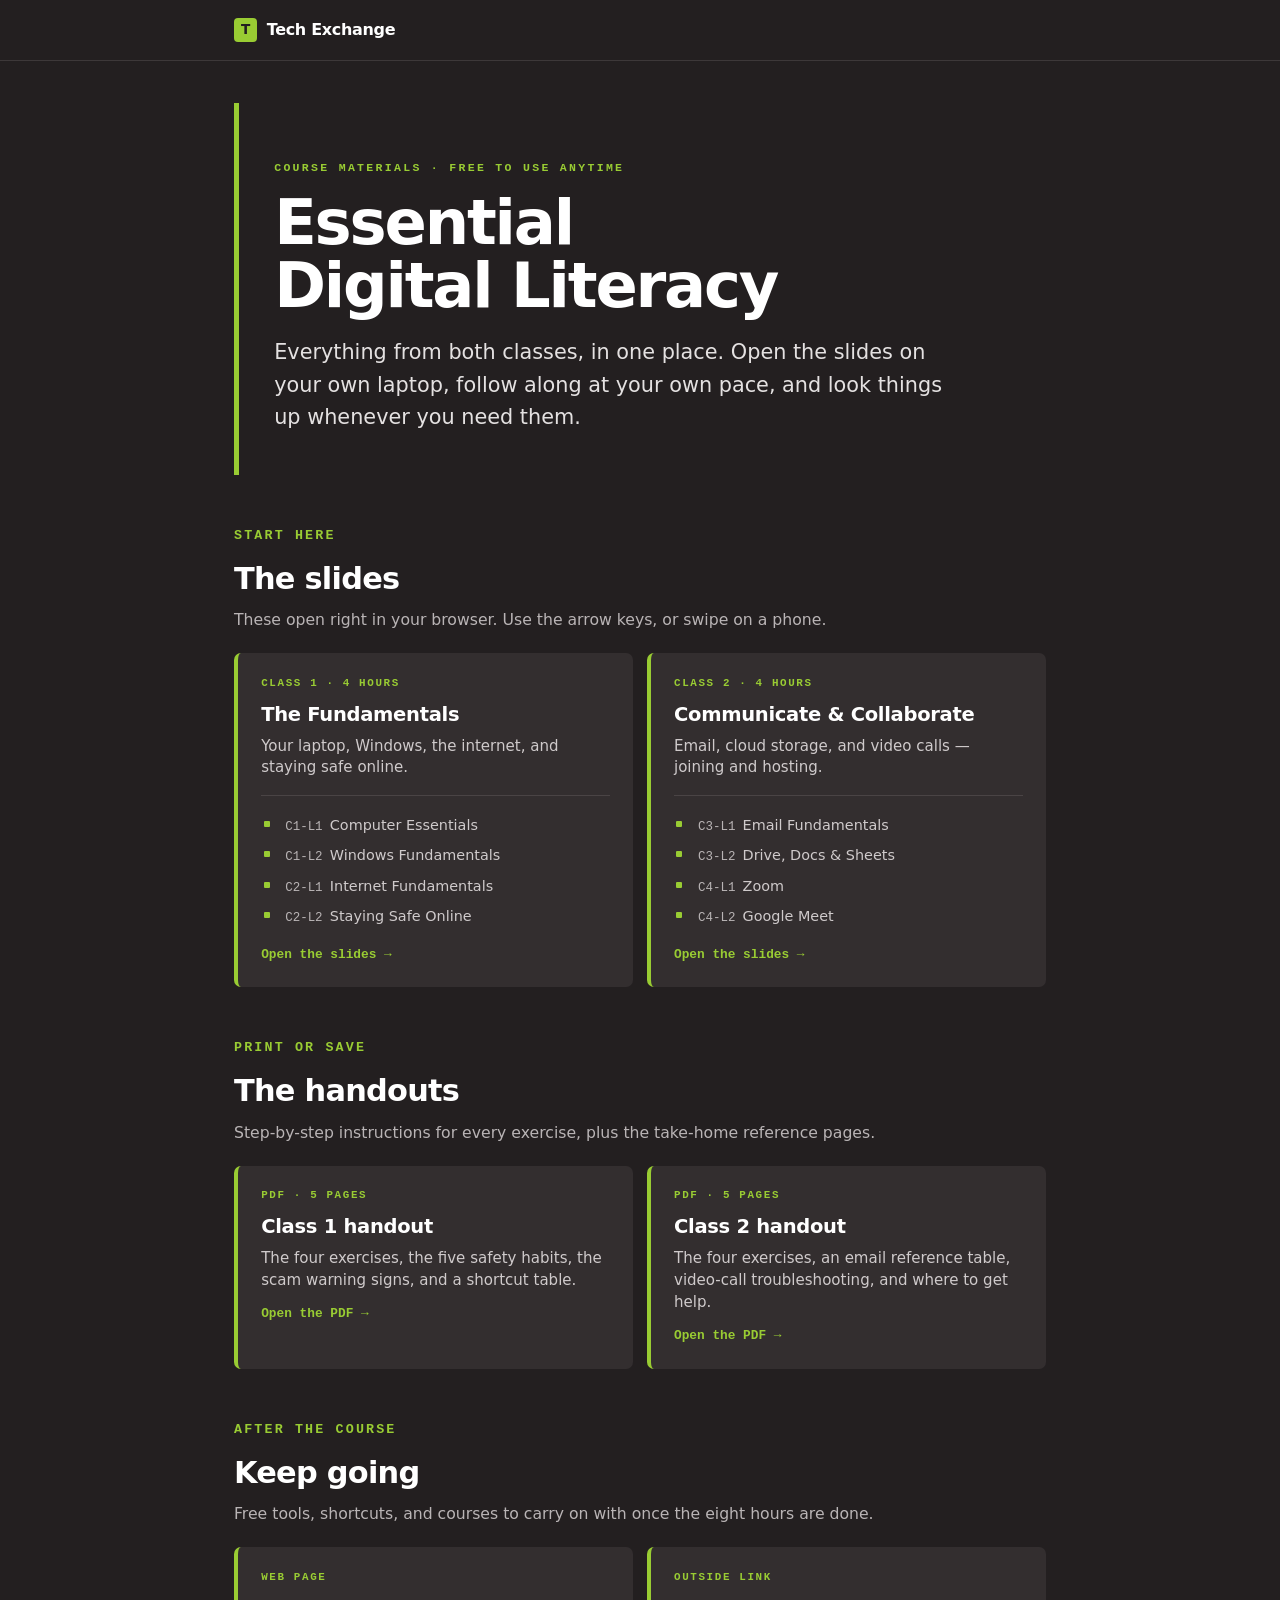
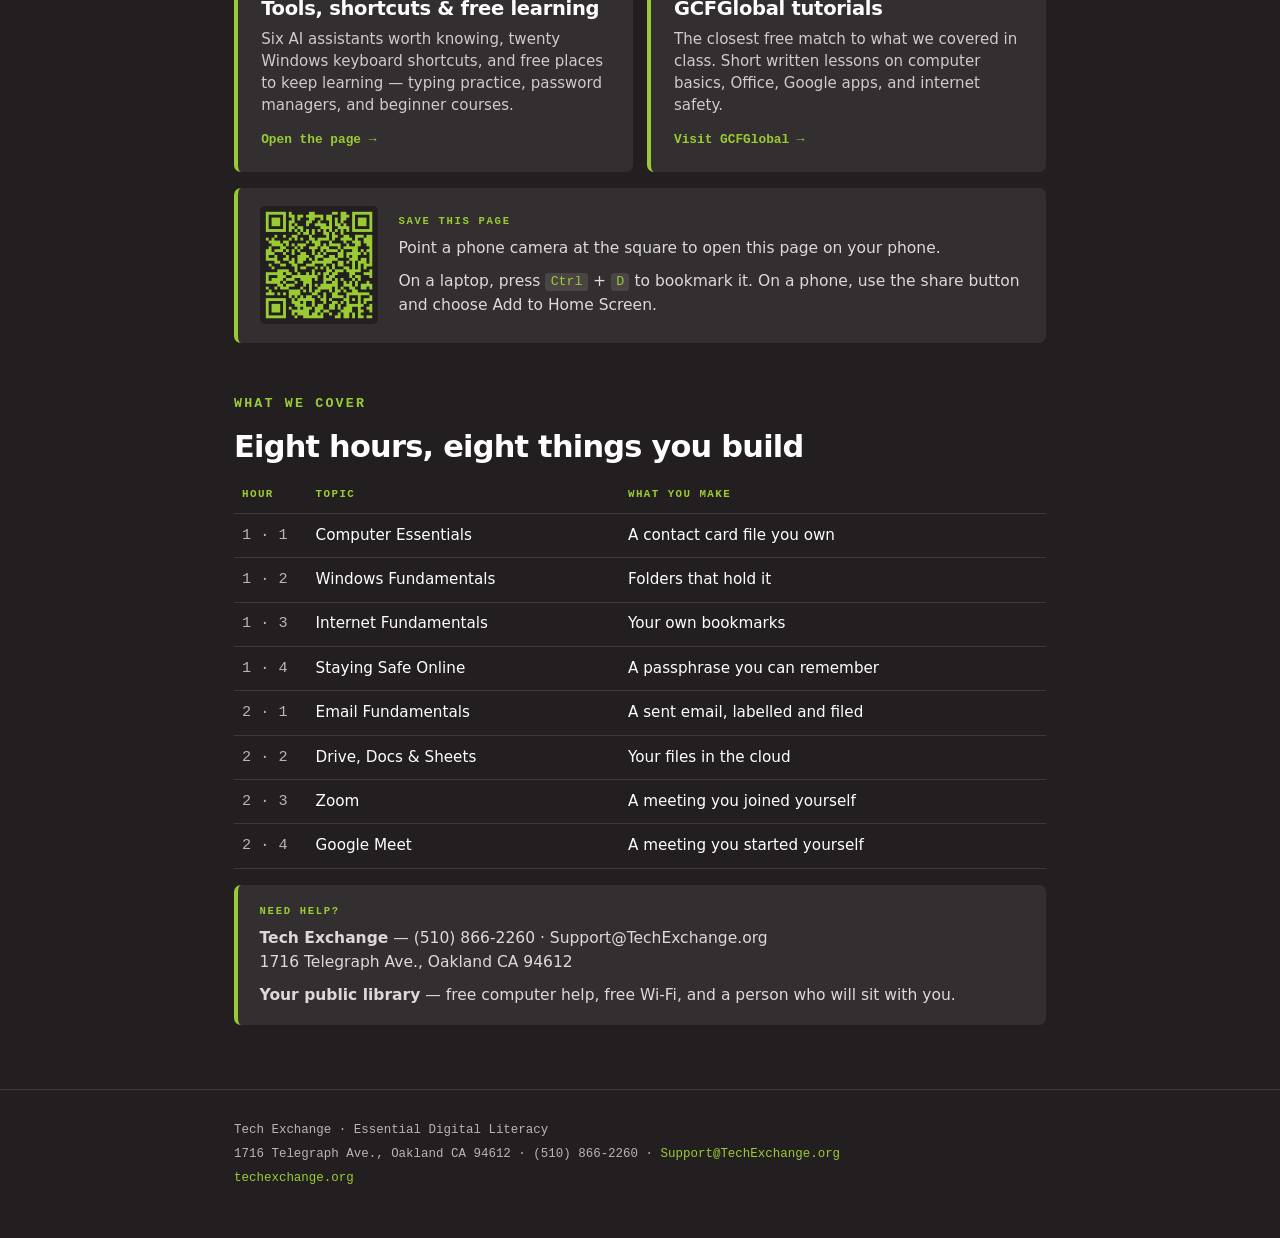
==== index.html @ 787addbd "Add files via upload" ====
<!DOCTYPE html>
<html lang="en">
<head>
<meta charset="utf-8">
<meta name="viewport" content="width=device-width,initial-scale=1">
<title>Essential Digital Literacy — Course Materials | Tech Exchange</title>
<meta name="description" content="All slides and handouts from the Tech Exchange Essential Digital Literacy course. Free to use anytime.">
<style>
:root{
  --ink:#231F20;--lime:#99CC33;--slate:#332E2F;--paper:#FFFFFF;--muted:#B9B4B5;
  --sans:"IBM Plex Sans","Segoe UI",system-ui,-apple-system,Arial,sans-serif;
  --mono:"IBM Plex Mono","Courier New",monospace;
}
*{box-sizing:border-box;margin:0;padding:0}
body{background:var(--ink);color:var(--paper);font-family:var(--sans);line-height:1.55;
  -webkit-font-smoothing:antialiased}
.wrap{max-width:940px;margin:0 auto;padding:0 5vw}
a{color:inherit}

header{border-bottom:1px solid #3d3839;padding:1.1rem 0}
.brand{display:flex;align-items:center;gap:.6rem;font-weight:900;letter-spacing:-.02em;font-size:1rem}
.brand .mark{width:1.7em;height:1.7em;background:var(--lime);border-radius:4px;
  display:grid;place-items:center;color:var(--ink);font-size:.85em;font-weight:900}

.hero{padding:3.5rem 0 2.6rem;border-left:5px solid var(--lime);padding-left:clamp(1rem,4vw,2.2rem);
  margin:2.6rem 0 0}
.eyebrow{font-family:var(--mono);color:var(--lime);letter-spacing:.2em;text-transform:uppercase;
  font-weight:600;font-size:.72rem;margin-bottom:1rem}
h1{font-size:clamp(2.1rem,6.5vw,3.9rem);font-weight:900;letter-spacing:-.035em;line-height:1}
.hero p{font-size:clamp(1.02rem,2.2vw,1.3rem);color:#E4E1E1;margin-top:1.2rem;max-width:52ch}

h2{font-size:clamp(1.3rem,3vw,1.9rem);font-weight:900;letter-spacing:-.025em;margin:3.2rem 0 .4rem}
h2 .n{display:block;font-family:var(--mono);color:var(--lime);font-size:.44em;font-weight:600;
  letter-spacing:.16em;text-transform:uppercase;margin-bottom:.6em}
.sub{color:var(--muted);font-size:.98rem;margin-bottom:1.3rem}

.cards{display:grid;gap:.85rem;grid-template-columns:1fr 1fr}
@media(max-width:700px){.cards{grid-template-columns:1fr}}
.card{display:block;background:var(--slate);border-radius:7px;padding:1.35rem 1.45rem;
  text-decoration:none;border-left:4px solid var(--lime);transition:background .15s,transform .15s}
.card:hover,.card:focus-visible{background:#3f3839;transform:translateY(-2px)}
.card:focus-visible{outline:3px solid var(--lime);outline-offset:3px}
.card .k{font-family:var(--mono);font-size:.68rem;letter-spacing:.15em;text-transform:uppercase;
  color:var(--lime);font-weight:600;display:block;margin-bottom:.5rem}
.card h3{font-size:1.22rem;font-weight:800;letter-spacing:-.015em;margin-bottom:.35rem}
.card p{color:#CFCACB;font-size:.94rem;line-height:1.45}
.card .go{display:inline-block;margin-top:.8rem;font-family:var(--mono);font-size:.8rem;
  color:var(--lime);font-weight:600}

.lecs{margin-top:1rem;border-top:1px solid #4a4445;padding-top:.9rem}
.lecs li{list-style:none;font-size:.9rem;color:#CFCACB;padding:.22rem 0 .22rem 1.5rem;position:relative}
.lecs li::before{content:"";position:absolute;left:.15rem;top:.72em;width:.42em;height:.42em;
  background:var(--lime);border-radius:1px}
.lecs .id{font-family:var(--mono);font-size:.78rem;color:var(--muted);margin-right:.45rem}

.note{background:var(--slate);border-radius:7px;padding:1.15rem 1.35rem;margin-top:1rem;
  border-left:4px solid var(--lime)}
.note .tag{font-family:var(--mono);font-size:.66rem;letter-spacing:.16em;text-transform:uppercase;
  color:var(--lime);font-weight:600;display:block;margin-bottom:.4rem}
.note p{font-size:.97rem;color:#DDD9DA}
.note p + p{margin-top:.55rem}
kbd{font-family:var(--mono);background:#4a4445;border-radius:3px;padding:.1em .4em;
  font-size:.86em;color:var(--lime)}

table{width:100%;border-collapse:collapse;margin-top:.4rem}
th,td{text-align:left;padding:.62rem .5rem;border-bottom:1px solid #3d3839;font-size:.95rem}
th{font-family:var(--mono);font-size:.68rem;letter-spacing:.13em;text-transform:uppercase;
  color:var(--lime);font-weight:600}
td:first-child{font-family:var(--mono);color:var(--muted);white-space:nowrap;width:4.6rem}

footer{margin-top:4rem;border-top:1px solid #3d3839;padding:1.8rem 0 3rem;
  font-family:var(--mono);font-size:.78rem;color:var(--muted);line-height:1.9}
footer a{color:var(--lime);text-decoration:none}
footer a:hover{text-decoration:underline}
</style>
</head>
<body>

<header><div class="wrap"><div class="brand"><span class="mark">T</span>Tech&nbsp;Exchange</div></div></header>

<div class="wrap">

<div class="hero">
  <div class="eyebrow">Course materials · Free to use anytime</div>
  <h1>Essential<br>Digital Literacy</h1>
  <p>Everything from both classes, in one place. Open the slides on your own laptop, follow along at your own pace, and look things up whenever you need them.</p>
</div>

<h2><span class="n">Start here</span>The slides</h2>
<p class="sub">These open right in your browser. Use the arrow keys, or swipe on a phone.</p>

<div class="cards">
  <a class="card" href="class-1.html">
    <span class="k">Class 1 · 4 hours</span>
    <h3>The Fundamentals</h3>
    <p>Your laptop, Windows, the internet, and staying safe online.</p>
    <ul class="lecs">
      <li><span class="id">C1-L1</span>Computer Essentials</li>
      <li><span class="id">C1-L2</span>Windows Fundamentals</li>
      <li><span class="id">C2-L1</span>Internet Fundamentals</li>
      <li><span class="id">C2-L2</span>Staying Safe Online</li>
    </ul>
    <span class="go">Open the slides →</span>
  </a>

  <a class="card" href="class-2.html">
    <span class="k">Class 2 · 4 hours</span>
    <h3>Communicate &amp; Collaborate</h3>
    <p>Email, cloud storage, and video calls — joining and hosting.</p>
    <ul class="lecs">
      <li><span class="id">C3-L1</span>Email Fundamentals</li>
      <li><span class="id">C3-L2</span>Drive, Docs &amp; Sheets</li>
      <li><span class="id">C4-L1</span>Zoom</li>
      <li><span class="id">C4-L2</span>Google Meet</li>
    </ul>
    <span class="go">Open the slides →</span>
  </a>
</div>

<h2><span class="n">Print or save</span>The handouts</h2>
<p class="sub">Step-by-step instructions for every exercise, plus the take-home reference pages.</p>

<div class="cards">
  <a class="card" href="class-1-handout.pdf">
    <span class="k">PDF · 5 pages</span>
    <h3>Class 1 handout</h3>
    <p>The four exercises, the five safety habits, the scam warning signs, and a shortcut table.</p>
    <span class="go">Open the PDF →</span>
  </a>
  <a class="card" href="class-2-handout.pdf">
    <span class="k">PDF · 5 pages</span>
    <h3>Class 2 handout</h3>
    <p>The four exercises, an email reference table, video-call troubleshooting, and where to get help.</p>
    <span class="go">Open the PDF →</span>
  </a>
</div>

<h2><span class="n">After the course</span>Keep going</h2>
<p class="sub">Free tools, shortcuts, and courses to carry on with once the eight hours are done.</p>

<div class="cards">
  <a class="card" href="resources.html">
    <span class="k">Web page</span>
    <h3>Tools, shortcuts &amp; free learning</h3>
    <p>Six AI assistants worth knowing, twenty Windows keyboard shortcuts, and free places to keep learning — typing practice, password managers, and beginner courses.</p>
    <span class="go">Open the page &rarr;</span>
  </a>
  <a class="card" href="https://edu.gcfglobal.org">
    <span class="k">Outside link</span>
    <h3>GCFGlobal tutorials</h3>
    <p>The closest free match to what we covered in class. Short written lessons on computer basics, Office, Google apps, and internet safety.</p>
    <span class="go">Visit GCFGlobal &rarr;</span>
  </a>
</div>

<div class="note" style="display:flex;gap:1.3rem;align-items:center;flex-wrap:wrap">
  <img src="[data-uri]" alt="QR code linking to this page"
       style="width:118px;height:118px;border-radius:5px;flex:0 0 auto">
  <div style="flex:1;min-width:230px">
    <span class="tag">Save this page</span>
    <p>Point a phone camera at the square to open this page on your phone.</p>
    <p>On a laptop, press <kbd>Ctrl</kbd> + <kbd>D</kbd> to bookmark it. On a phone, use the share button and choose Add to Home Screen.</p>
  </div>
</div>

<h2><span class="n">What we cover</span>Eight hours, eight things you build</h2>
<table>
<tr><th>Hour</th><th>Topic</th><th>What you make</th></tr>
<tr><td>1 · 1</td><td>Computer Essentials</td><td>A contact card file you own</td></tr>
<tr><td>1 · 2</td><td>Windows Fundamentals</td><td>Folders that hold it</td></tr>
<tr><td>1 · 3</td><td>Internet Fundamentals</td><td>Your own bookmarks</td></tr>
<tr><td>1 · 4</td><td>Staying Safe Online</td><td>A passphrase you can remember</td></tr>
<tr><td>2 · 1</td><td>Email Fundamentals</td><td>A sent email, labelled and filed</td></tr>
<tr><td>2 · 2</td><td>Drive, Docs &amp; Sheets</td><td>Your files in the cloud</td></tr>
<tr><td>2 · 3</td><td>Zoom</td><td>A meeting you joined yourself</td></tr>
<tr><td>2 · 4</td><td>Google Meet</td><td>A meeting you started yourself</td></tr>
</table>

<div class="note">
  <span class="tag">Need help?</span>
  <p><strong>Tech Exchange</strong> — (510) 866-2260 · Support@TechExchange.org<br>1716 Telegraph Ave., Oakland CA 94612</p>
  <p><strong>Your public library</strong> — free computer help, free Wi-Fi, and a person who will sit with you.</p>
</div>

</div>

<footer><div class="wrap">
Tech Exchange · Essential Digital Literacy<br>
1716 Telegraph Ave., Oakland CA 94612 · (510) 866-2260 · <a href="mailto:Support@TechExchange.org">Support@TechExchange.org</a><br>
<a href="https://www.techexchange.org">techexchange.org</a>
</div></footer>

</body>
</html>
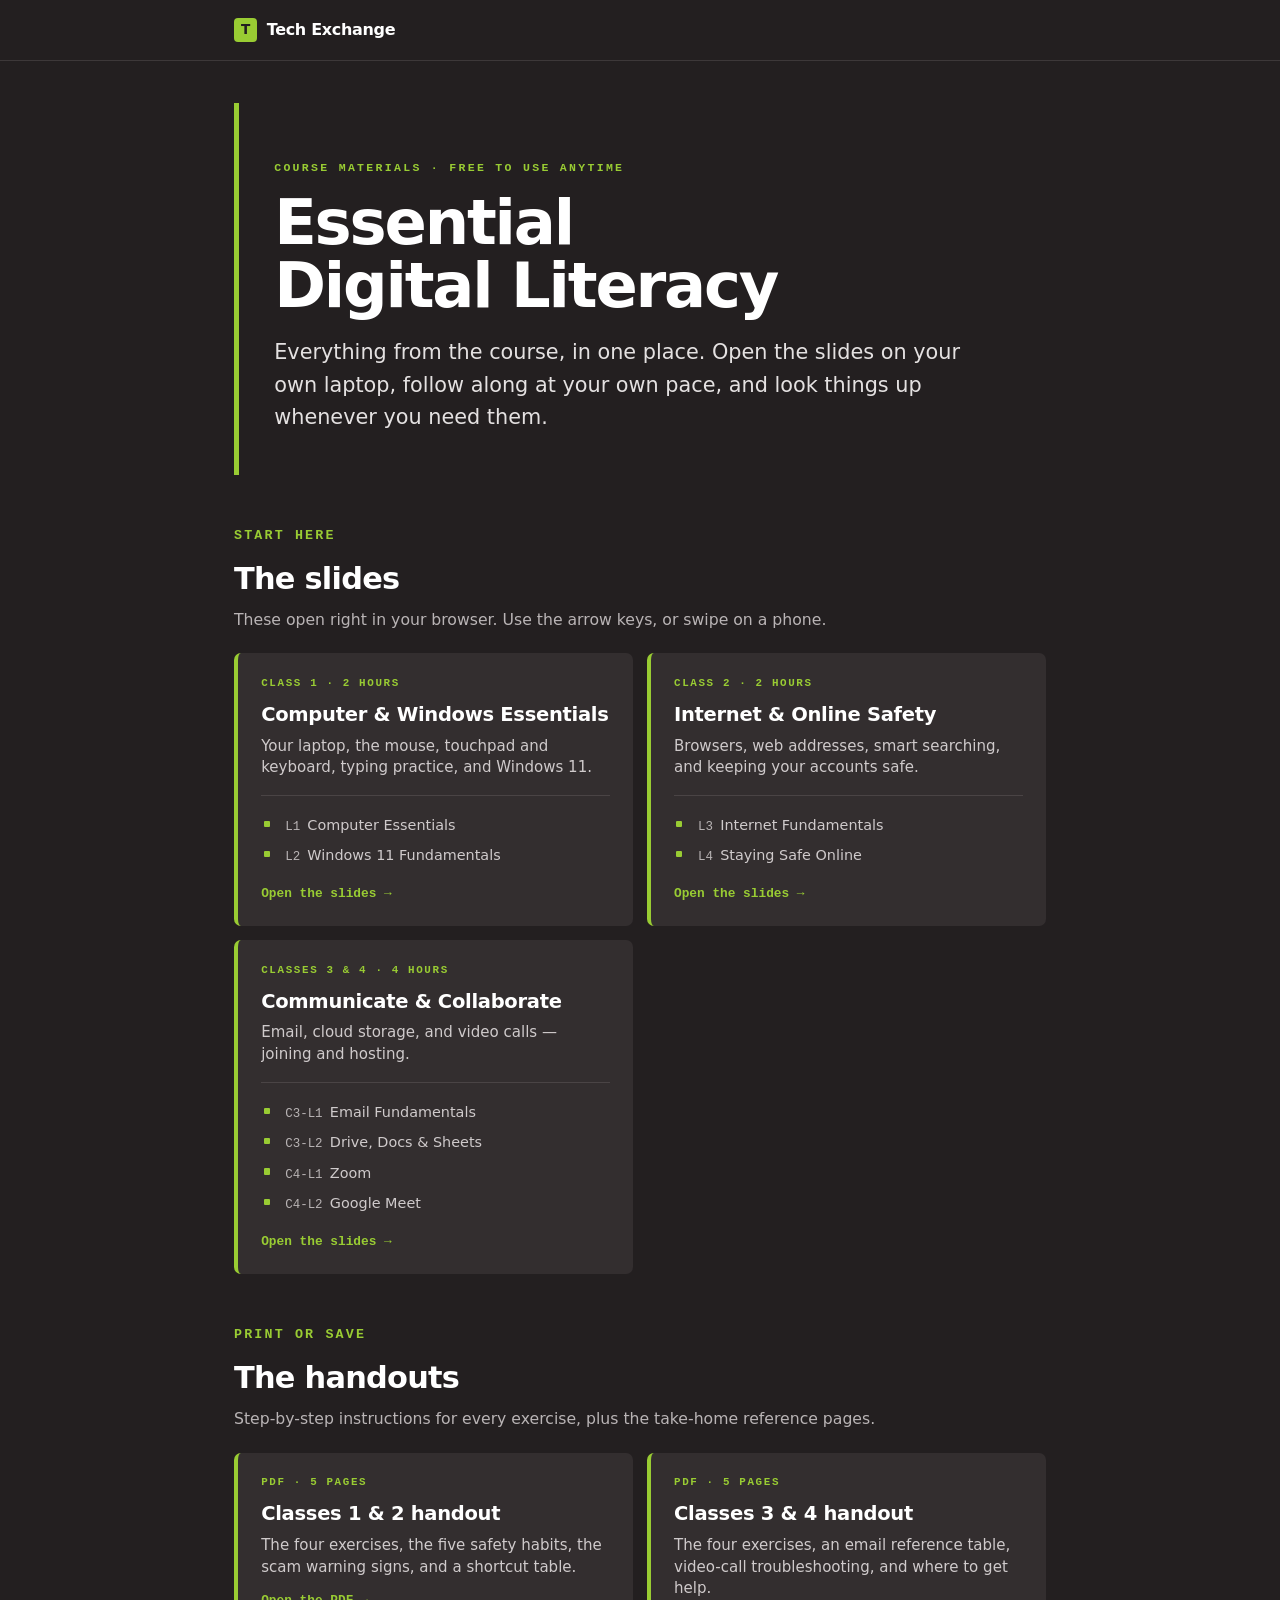
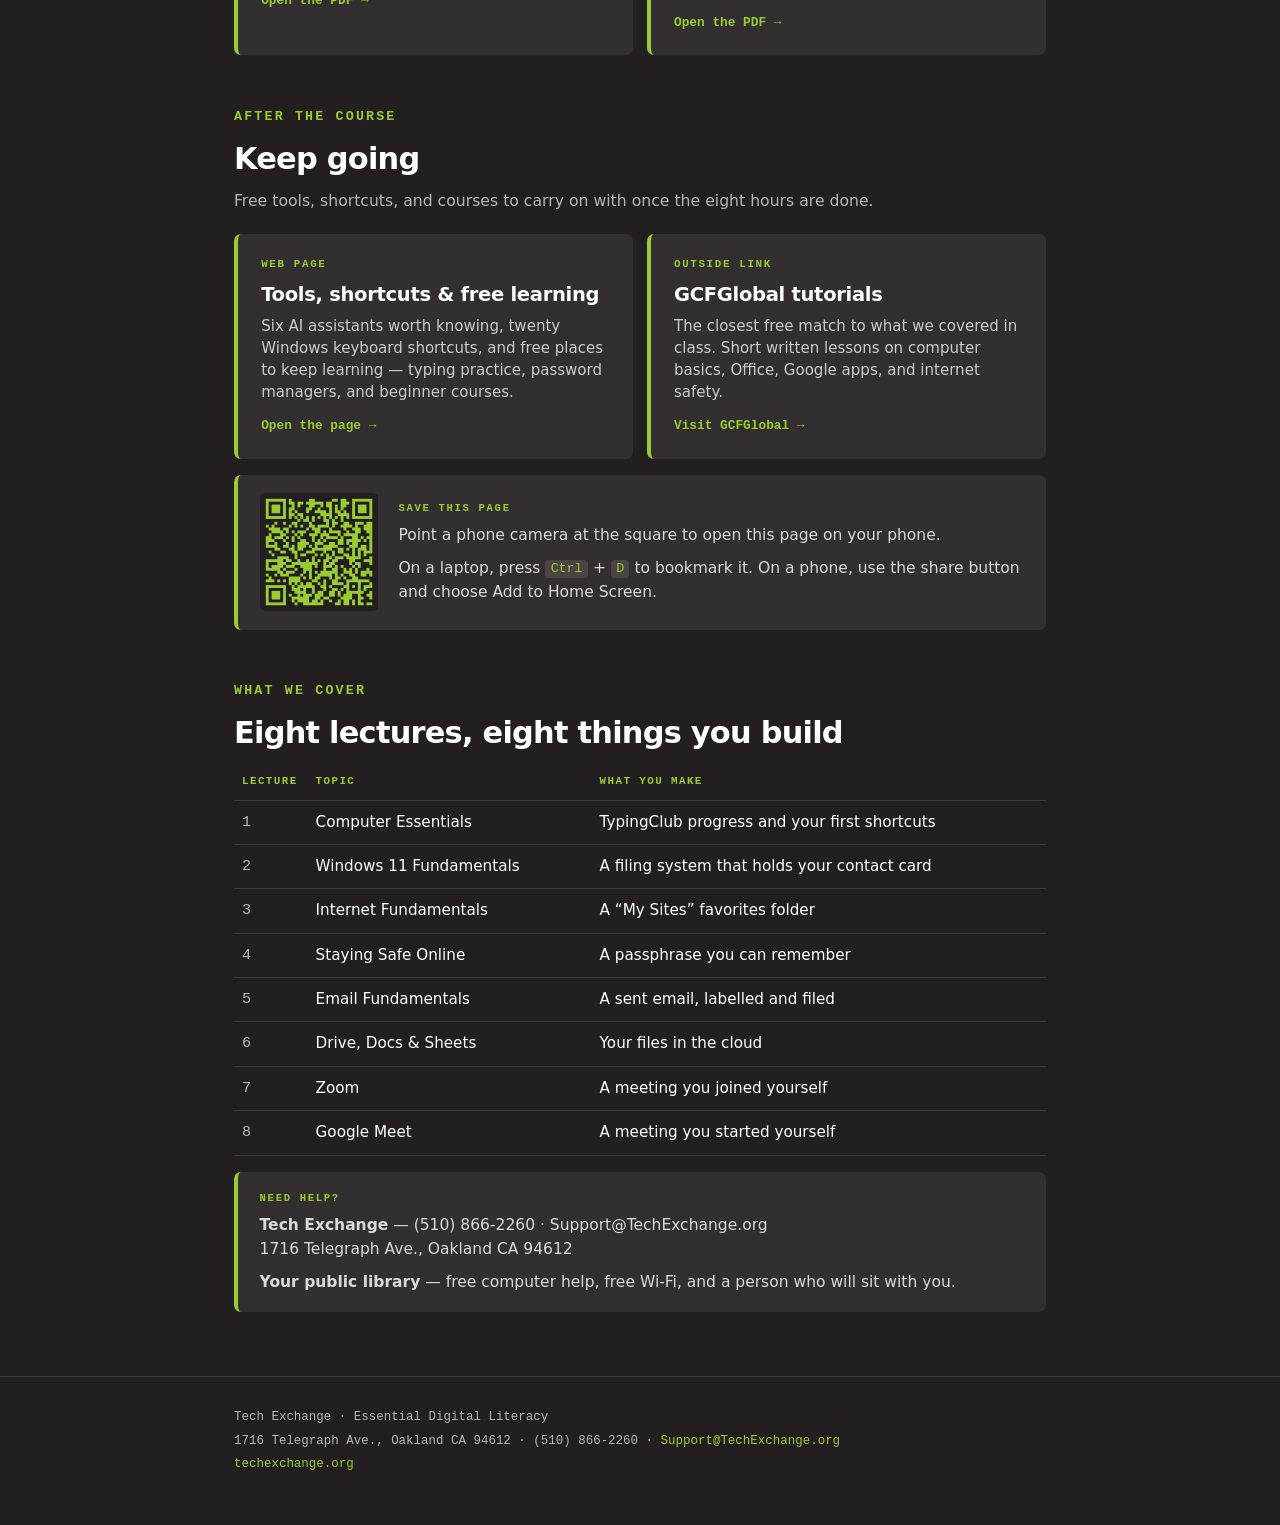
==== commit 0fca3f21: "Rebuild Class 1 and Class 2 to new lecture format - 1 class = 2 lectures; each lecture 18-19 slides " ====
--- a/index.html
+++ b/index.html
@@ -83,7 +83,7 @@
 <div class="hero">
   <div class="eyebrow">Course materials · Free to use anytime</div>
   <h1>Essential<br>Digital Literacy</h1>
-  <p>Everything from both classes, in one place. Open the slides on your own laptop, follow along at your own pace, and look things up whenever you need them.</p>
+  <p>Everything from the course, in one place. Open the slides on your own laptop, follow along at your own pace, and look things up whenever you need them.</p>
 </div>
 
 <h2><span class="n">Start here</span>The slides</h2>
@@ -91,20 +91,29 @@
 
 <div class="cards">
   <a class="card" href="class-1.html">
-    <span class="k">Class 1 · 4 hours</span>
-    <h3>The Fundamentals</h3>
-    <p>Your laptop, Windows, the internet, and staying safe online.</p>
+    <span class="k">Class 1 · 2 hours</span>
+    <h3>Computer &amp; Windows Essentials</h3>
+    <p>Your laptop, the mouse, touchpad and keyboard, typing practice, and Windows 11.</p>
     <ul class="lecs">
-      <li><span class="id">C1-L1</span>Computer Essentials</li>
-      <li><span class="id">C1-L2</span>Windows Fundamentals</li>
-      <li><span class="id">C2-L1</span>Internet Fundamentals</li>
-      <li><span class="id">C2-L2</span>Staying Safe Online</li>
+      <li><span class="id">L1</span>Computer Essentials</li>
+      <li><span class="id">L2</span>Windows 11 Fundamentals</li>
     </ul>
     <span class="go">Open the slides →</span>
   </a>
 
   <a class="card" href="class-2.html">
-    <span class="k">Class 2 · 4 hours</span>
+    <span class="k">Class 2 · 2 hours</span>
+    <h3>Internet &amp; Online Safety</h3>
+    <p>Browsers, web addresses, smart searching, and keeping your accounts safe.</p>
+    <ul class="lecs">
+      <li><span class="id">L3</span>Internet Fundamentals</li>
+      <li><span class="id">L4</span>Staying Safe Online</li>
+    </ul>
+    <span class="go">Open the slides →</span>
+  </a>
+
+  <a class="card" href="class-3.html">
+    <span class="k">Classes 3 &amp; 4 · 4 hours</span>
     <h3>Communicate &amp; Collaborate</h3>
     <p>Email, cloud storage, and video calls — joining and hosting.</p>
     <ul class="lecs">
@@ -123,13 +132,13 @@
 <div class="cards">
   <a class="card" href="class-1-handout.pdf">
     <span class="k">PDF · 5 pages</span>
-    <h3>Class 1 handout</h3>
+    <h3>Classes 1 &amp; 2 handout</h3>
     <p>The four exercises, the five safety habits, the scam warning signs, and a shortcut table.</p>
     <span class="go">Open the PDF →</span>
   </a>
   <a class="card" href="class-2-handout.pdf">
     <span class="k">PDF · 5 pages</span>
-    <h3>Class 2 handout</h3>
+    <h3>Classes 3 &amp; 4 handout</h3>
     <p>The four exercises, an email reference table, video-call troubleshooting, and where to get help.</p>
     <span class="go">Open the PDF →</span>
   </a>
@@ -163,17 +172,17 @@
   </div>
 </div>
 
-<h2><span class="n">What we cover</span>Eight hours, eight things you build</h2>
+<h2><span class="n">What we cover</span>Eight lectures, eight things you build</h2>
 <table>
-<tr><th>Hour</th><th>Topic</th><th>What you make</th></tr>
-<tr><td>1 · 1</td><td>Computer Essentials</td><td>A contact card file you own</td></tr>
-<tr><td>1 · 2</td><td>Windows Fundamentals</td><td>Folders that hold it</td></tr>
-<tr><td>1 · 3</td><td>Internet Fundamentals</td><td>Your own bookmarks</td></tr>
-<tr><td>1 · 4</td><td>Staying Safe Online</td><td>A passphrase you can remember</td></tr>
-<tr><td>2 · 1</td><td>Email Fundamentals</td><td>A sent email, labelled and filed</td></tr>
-<tr><td>2 · 2</td><td>Drive, Docs &amp; Sheets</td><td>Your files in the cloud</td></tr>
-<tr><td>2 · 3</td><td>Zoom</td><td>A meeting you joined yourself</td></tr>
-<tr><td>2 · 4</td><td>Google Meet</td><td>A meeting you started yourself</td></tr>
+<tr><th>Lecture</th><th>Topic</th><th>What you make</th></tr>
+<tr><td>1</td><td>Computer Essentials</td><td>TypingClub progress and your first shortcuts</td></tr>
+<tr><td>2</td><td>Windows 11 Fundamentals</td><td>A filing system that holds your contact card</td></tr>
+<tr><td>3</td><td>Internet Fundamentals</td><td>A “My Sites” favorites folder</td></tr>
+<tr><td>4</td><td>Staying Safe Online</td><td>A passphrase you can remember</td></tr>
+<tr><td>5</td><td>Email Fundamentals</td><td>A sent email, labelled and filed</td></tr>
+<tr><td>6</td><td>Drive, Docs &amp; Sheets</td><td>Your files in the cloud</td></tr>
+<tr><td>7</td><td>Zoom</td><td>A meeting you joined yourself</td></tr>
+<tr><td>8</td><td>Google Meet</td><td>A meeting you started yourself</td></tr>
 </table>
 
 <div class="note">
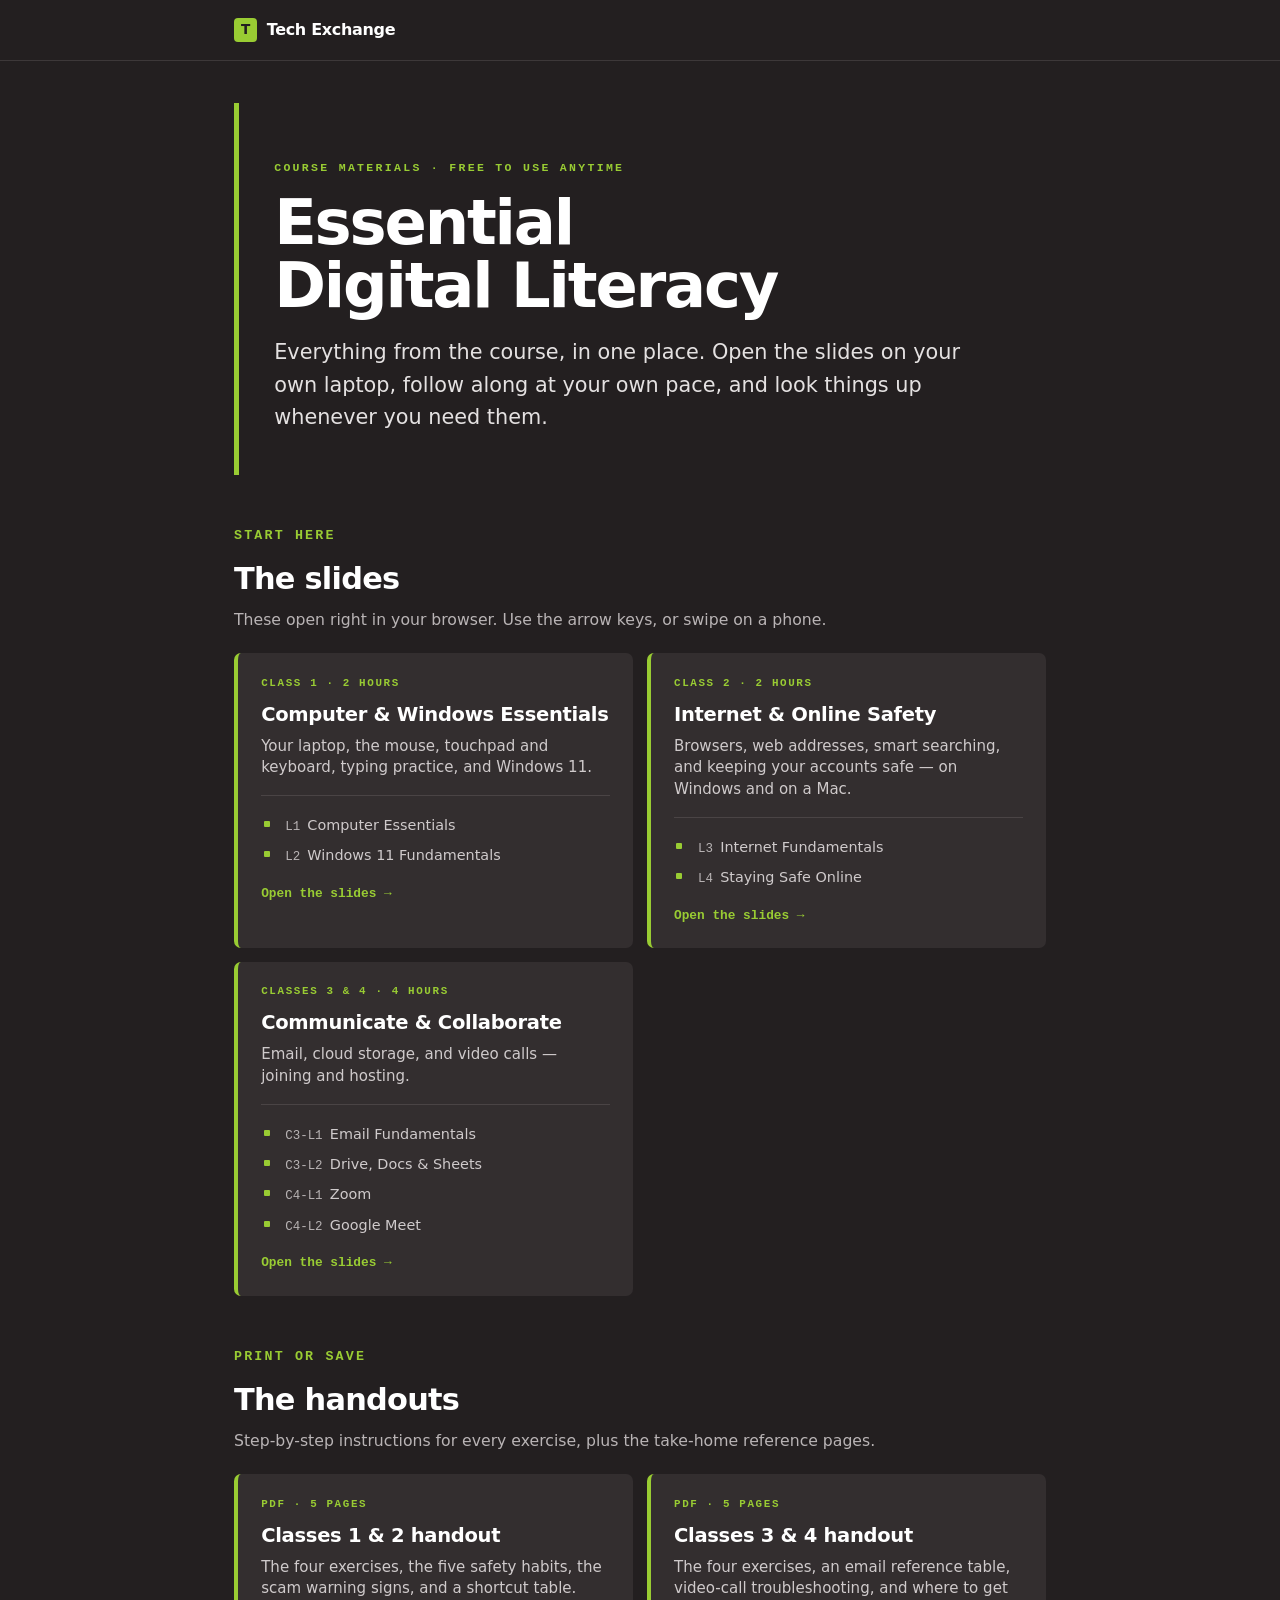
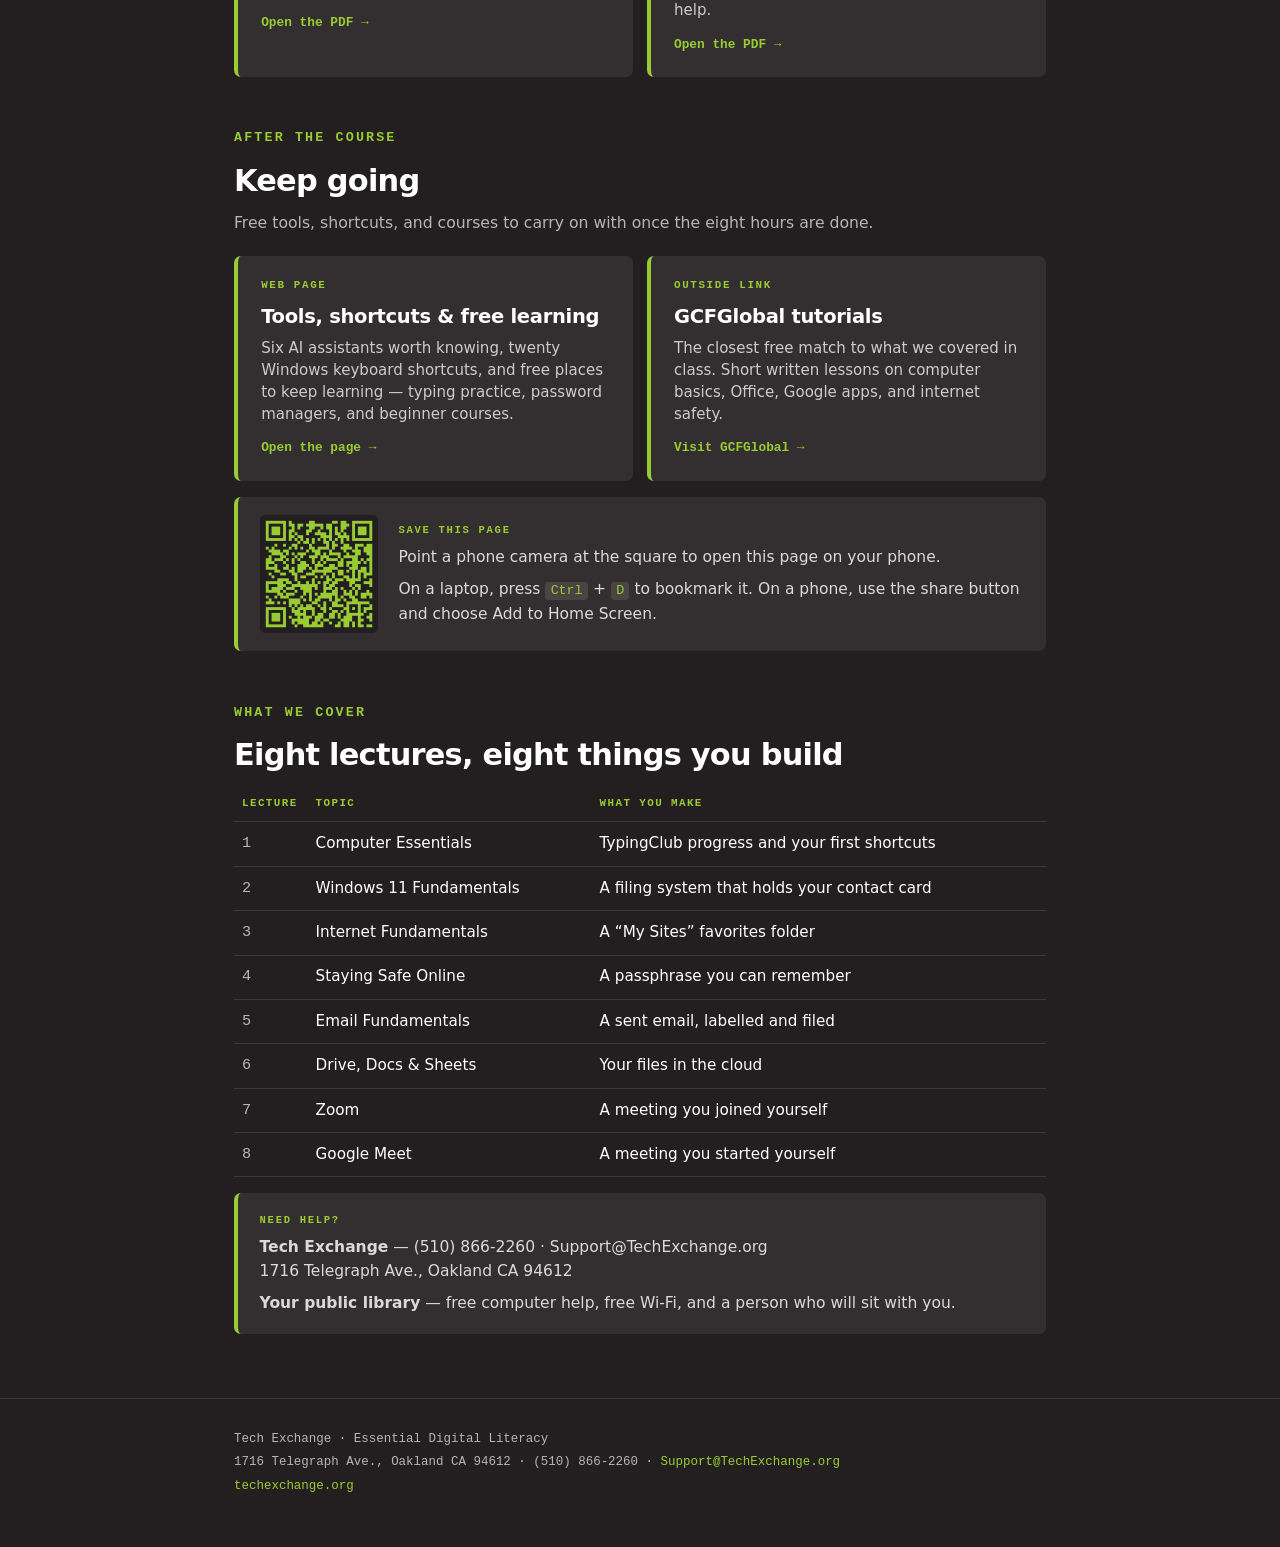
==== commit ac46bdd2: "Class 2: DVC logistics (Fri 10/30 12-2 PM, H-106), add On a Mac content, update secure-site guidance" ====
--- a/index.html
+++ b/index.html
@@ -104,7 +104,7 @@
   <a class="card" href="class-2.html">
     <span class="k">Class 2 · 2 hours</span>
     <h3>Internet &amp; Online Safety</h3>
-    <p>Browsers, web addresses, smart searching, and keeping your accounts safe.</p>
+    <p>Browsers, web addresses, smart searching, and keeping your accounts safe — on Windows and on a Mac.</p>
     <ul class="lecs">
       <li><span class="id">L3</span>Internet Fundamentals</li>
       <li><span class="id">L4</span>Staying Safe Online</li>
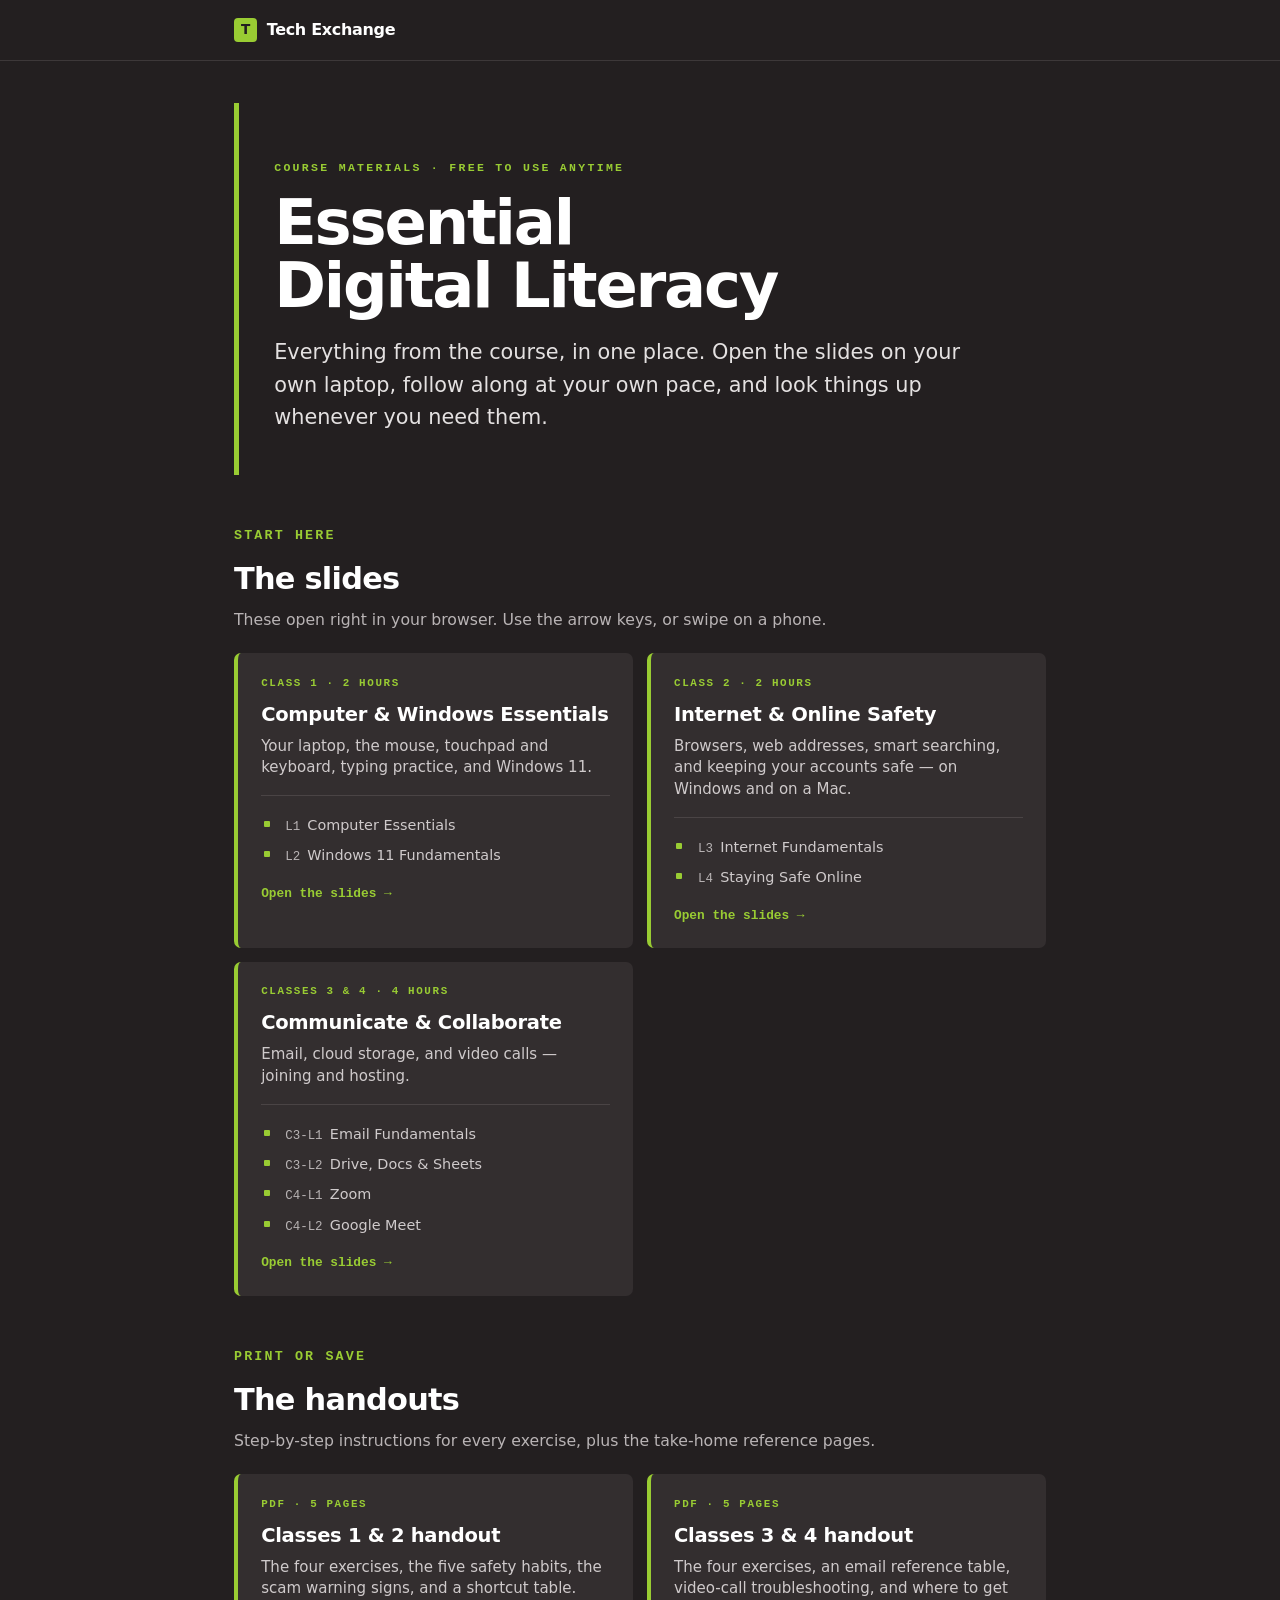
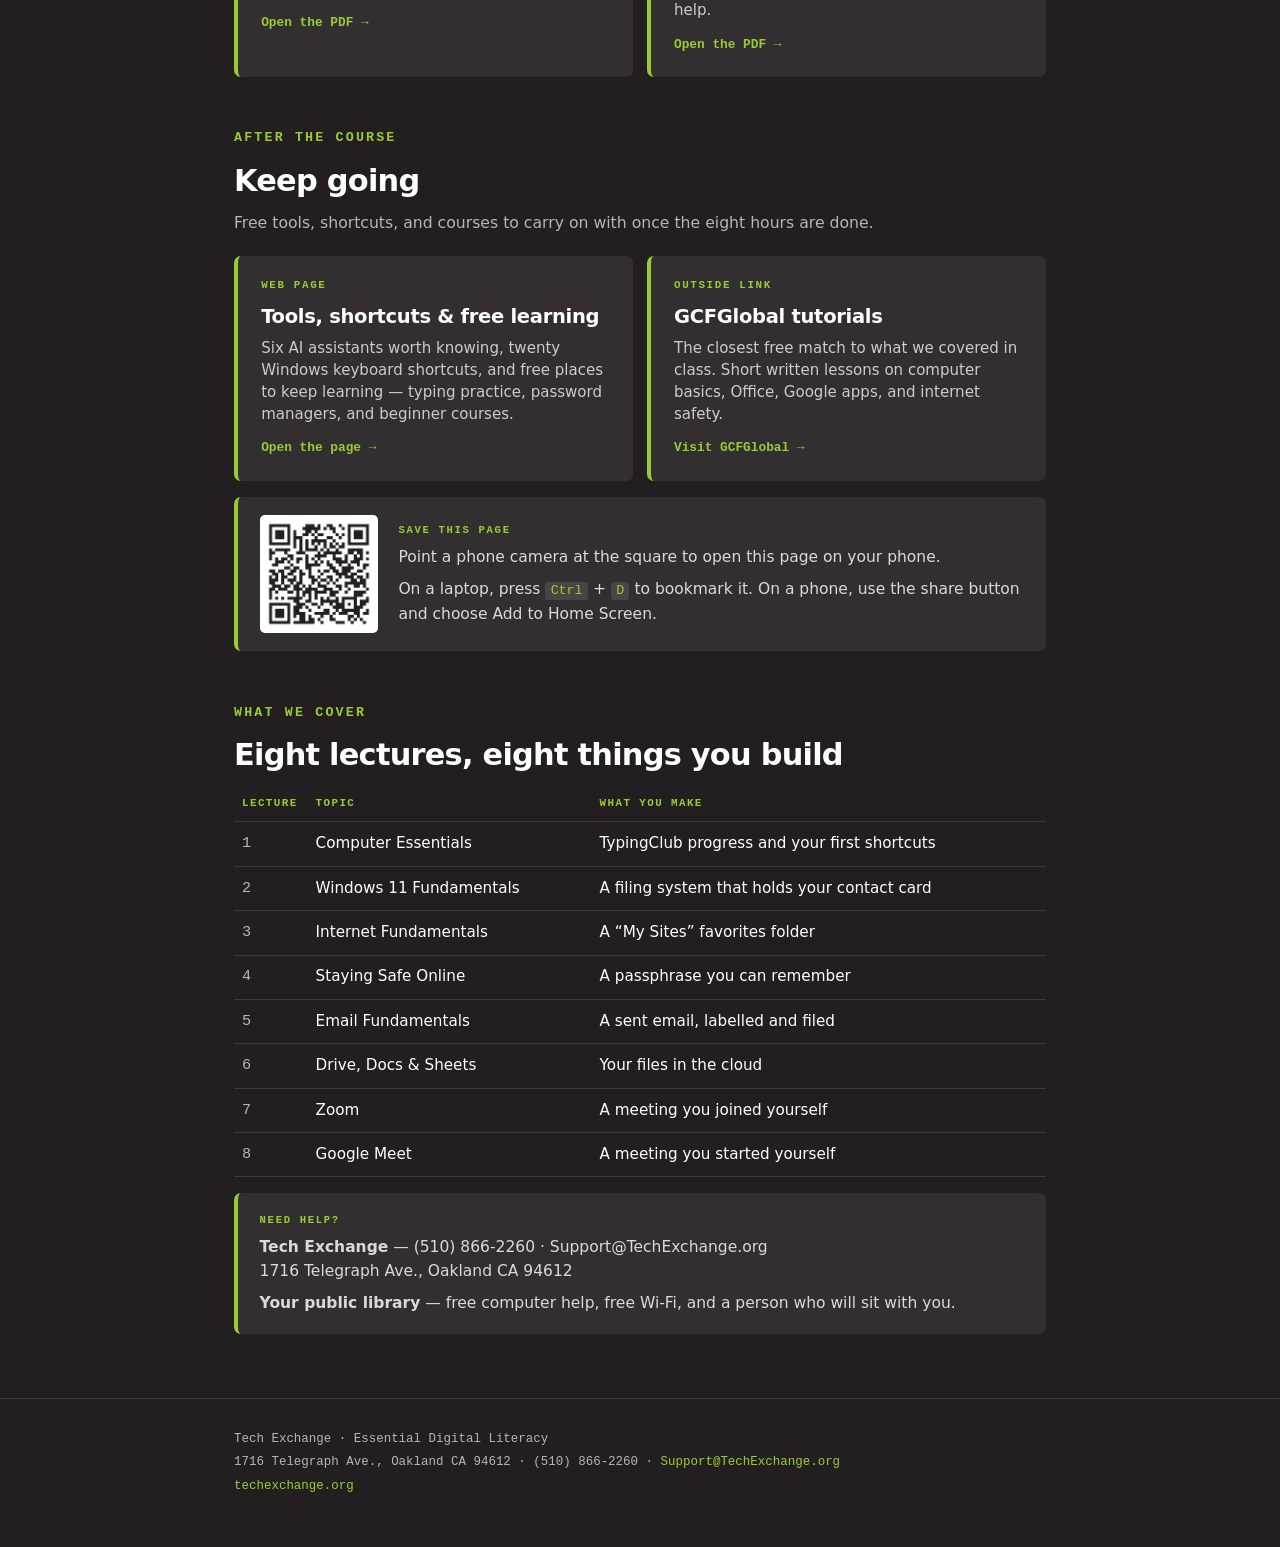
==== commit c556505d: "Make course materials evergreen Remove cohort dates, clock times, days of the week, and venues from " ====
--- a/index.html
+++ b/index.html
@@ -163,7 +163,7 @@
 </div>
 
 <div class="note" style="display:flex;gap:1.3rem;align-items:center;flex-wrap:wrap">
-  <img src="[data-uri]" alt="QR code linking to this page"
+  <img src="[data-uri]" alt="QR code linking to this page"
        style="width:118px;height:118px;border-radius:5px;flex:0 0 auto">
   <div style="flex:1;min-width:230px">
     <span class="tag">Save this page</span>
